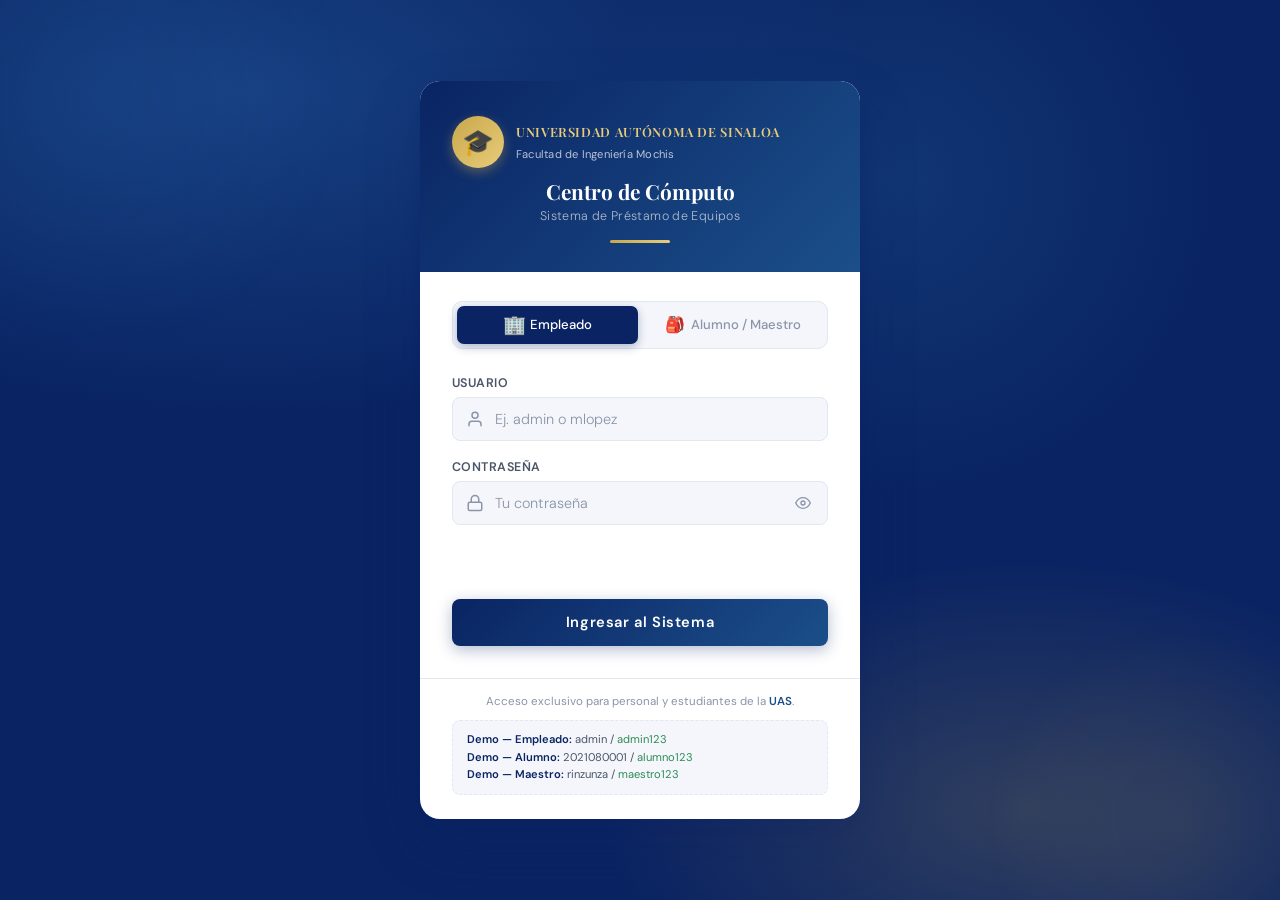
==== index.html @ b7c156c4 "Initial commit" ====
<!DOCTYPE html>
<html lang="es">
<head>
  <meta charset="UTF-8" />
  <meta name="viewport" content="width=device-width, initial-scale=1.0" />
  <meta name="description" content="Sistema de Préstamo de Equipos — Facultad de Ingeniería Mochis, UAS" />
  <title>Acceso al Sistema | UAS — Préstamo de Equipos</title>

  <!-- Fuentes Google -->
  <link rel="preconnect" href="https://fonts.googleapis.com" />
  <link rel="preconnect" href="https://fonts.gstatic.com" crossorigin />
  <link href="https://fonts.googleapis.com/css2?family=DM+Sans:wght@300;400;500;600&family=Playfair+Display:wght@600;700&display=swap" rel="stylesheet" />

  <link rel="stylesheet" href="style.css" />
</head>
<body>

  <!-- ════════════════════════════════════════════════════════
       TARJETA DE LOGIN
  ═════════════════════════════════════════════════════════ -->
  <div class="login-card" role="main" aria-label="Formulario de inicio de sesión">

    <!-- ── Cabecera institucional ──────────────────────────── -->
    <header class="card-header">
      <div class="logo-wrapper">
        <div class="logo-escudo" role="img" aria-label="Escudo UAS">🎓</div>
        <div class="logo-text">
          <span class="universidad">Universidad Autónoma de Sinaloa</span>
          <span class="facultad">Facultad de Ingeniería Mochis</span>
        </div>
      </div>
      <h1>Centro de Cómputo</h1>
      <p>Sistema de Préstamo de Equipos</p>
    </header>

    <!-- ── Cuerpo del formulario ───────────────────────────── -->
    <div class="card-body">

      <!-- Toggle de rol -->
      <div class="rol-switcher" role="group" aria-label="Seleccionar rol de acceso">
        <button
          id="toggle-empleado"
          class="rol-btn active"
          type="button"
          aria-pressed="true"
          title="Acceder como Empleado">
          <span class="icono" aria-hidden="true">🏢</span>
          Empleado
        </button>
        <button
          id="toggle-alumno"
          class="rol-btn"
          type="button"
          aria-pressed="false"
          title="Acceder como Alumno o Maestro">
          <span class="icono" aria-hidden="true">🎒</span>
          Alumno / Maestro
        </button>
      </div>

      <!-- Campo: Usuario / Matrícula -->
      <div class="campo-grupo">
        <label for="input-usuario" id="label-usuario">Usuario</label>
        <div class="input-wrapper">
          <span class="input-icono" aria-hidden="true">
            <!-- Ícono persona -->
            <svg xmlns="http://www.w3.org/2000/svg" viewBox="0 0 24 24"
                 fill="none" stroke="currentColor" stroke-width="2"
                 stroke-linecap="round" stroke-linejoin="round">
              <path d="M20 21v-2a4 4 0 0 0-4-4H8a4 4 0 0 0-4 4v2"/>
              <circle cx="12" cy="7" r="4"/>
            </svg>
          </span>
          <input
            type="text"
            id="input-usuario"
            name="usuario"
            placeholder="Ej. admin o mlopez"
            autocomplete="username"
            spellcheck="false"
            autocapitalize="none"
            aria-required="true"
            aria-describedby="error-msg" />
        </div>
      </div>

      <!-- Campo: Contraseña -->
      <div class="campo-grupo">
        <label for="input-password">Contraseña</label>
        <div class="input-wrapper">
          <span class="input-icono" aria-hidden="true">
            <!-- Ícono candado -->
            <svg xmlns="http://www.w3.org/2000/svg" viewBox="0 0 24 24"
                 fill="none" stroke="currentColor" stroke-width="2"
                 stroke-linecap="round" stroke-linejoin="round">
              <rect x="3" y="11" width="18" height="11" rx="2" ry="2"/>
              <path d="M7 11V7a5 5 0 0 1 10 0v4"/>
            </svg>
          </span>
          <input
            type="password"
            id="input-password"
            name="password"
            placeholder="Tu contraseña"
            class="has-right-icon"
            autocomplete="current-password"
            aria-required="true"
            aria-describedby="error-msg" />
          <!-- Botón mostrar/ocultar -->
          <button
            type="button"
            id="btn-show-pass"
            class="btn-show-pass"
            aria-label="Mostrar contraseña"
            title="Mostrar / ocultar contraseña">
            <!-- Ícono ojo -->
            <svg xmlns="http://www.w3.org/2000/svg" viewBox="0 0 24 24"
                 fill="none" stroke="currentColor" stroke-width="2"
                 stroke-linecap="round" stroke-linejoin="round">
              <path d="M1 12s4-8 11-8 11 8 11 8-4 8-11 8-11-8-11-8z"/>
              <circle cx="12" cy="12" r="3"/>
            </svg>
          </button>
        </div>
      </div>

      <!-- Mensaje de error -->
      <div
        id="error-msg"
        class="error-msg"
        role="alert"
        aria-live="assertive"
        aria-atomic="true">
      </div>

      <!-- Botón de acceso -->
      <button
        type="button"
        id="btn-login"
        class="btn-login"
        aria-label="Iniciar sesión">
        <span id="login-spinner" class="spinner" aria-hidden="true"></span>
        <span class="btn-text">Ingresar al Sistema</span>
      </button>

    </div><!-- /card-body -->

    <!-- ── Pie con credenciales demo ─────────────────────── -->
    <footer class="card-footer">
      <p>Acceso exclusivo para personal y estudiantes de la <strong>UAS</strong>.</p>

      <!-- ⚠️ Eliminar este bloque en producción ⚠️ -->
      <div class="demo-info" aria-label="Credenciales de demostración">
        <p>
          <strong>Demo — Empleado:</strong> admin / <em>admin123</em><br/>
          <strong>Demo — Alumno:</strong> 2021080001 / <em>alumno123</em><br/>
          <strong>Demo — Maestro:</strong> rinzunza / <em>maestro123</em>
        </p>
      </div>
    </footer>

  </div><!-- /login-card -->

  <!-- ════════════════════════════════════════════════════════
       SCRIPTS  (orden importante: DB → AUTH)
  ═════════════════════════════════════════════════════════ -->
  <script src="database.js"></script>
  <script src="auth.js"></script>

</body>
</html>
---- style.css ----
/* ============================================================
   STYLE.CSS — Sistema de Préstamo de Equipos | UAS FIM
   ============================================================
   Colores institucionales UAS:
     Azul marino principal : #0A2463
     Azul medio            : #1B4F8A
     Verde/Dorado acento   : #C9A84C  (dorado UAS)
     Verde esmeralda       : #2E8B57  (acento secundario)
     Blanco / Off-white    : #F8F9FC
     Texto oscuro          : #1A1E2E
   ============================================================ */

/* ─── Reset y variables ───────────────────────────────────── */
*, *::before, *::after {
  box-sizing: border-box;
  margin: 0;
  padding: 0;
}

:root {
  --azul-oscuro:   #0A2463;
  --azul-medio:    #1B4F8A;
  --azul-claro:    #2D72B8;
  --dorado:        #C9A84C;
  --dorado-suave:  #E8CC7A;
  --verde:         #2E8B57;
  --blanco:        #FFFFFF;
  --off-white:     #F4F6FB;
  --gris-claro:    #E2E8F0;
  --gris-medio:    #8A95A8;
  --texto-oscuro:  #1A1E2E;
  --texto-medio:   #4A5568;
  --error:         #E53E3E;
  --error-bg:      #FFF5F5;
  --sombra-card:   0 24px 60px rgba(10, 36, 99, 0.18),
                   0  8px 20px rgba(10, 36, 99, 0.10);
  --radio:         14px;
  --radio-sm:       8px;
  --transicion:    0.25s cubic-bezier(0.4, 0, 0.2, 1);

  /* Fuentes */
  --fuente-display: 'Playfair Display', 'Georgia', serif;
  --fuente-ui:      'DM Sans', 'Segoe UI', system-ui, sans-serif;
}

/* ─── Carga de fuentes Google ─────────────────────────────── */
@import url('https://fonts.googleapis.com/css2?family=DM+Sans:wght@300;400;500;600&family=Playfair+Display:wght@600;700&display=swap');

html, body {
  height: 100%;
  font-family: var(--fuente-ui);
  color: var(--texto-oscuro);
  -webkit-font-smoothing: antialiased;
}

/* ─── Fondo animado ───────────────────────────────────────── */
body {
  display: flex;
  align-items: center;
  justify-content: center;
  min-height: 100vh;
  background-color: var(--azul-oscuro);
  background-image:
    radial-gradient(ellipse 80% 60% at 20% 10%,  rgba(45, 114, 184, 0.35) 0%, transparent 60%),
    radial-gradient(ellipse 60% 50% at 80% 90%,  rgba(201, 168, 76,  0.20) 0%, transparent 55%),
    radial-gradient(ellipse 50% 70% at 70% 20%,  rgba(27,  79,  138, 0.40) 0%, transparent 50%);
  overflow: hidden;
}

/* Figuras geométricas decorativas de fondo */
body::before,
body::after {
  content: '';
  position: fixed;
  border-radius: 50%;
  pointer-events: none;
  animation: flotar 8s ease-in-out infinite alternate;
}

body::before {
  width: 500px; height: 500px;
  background: radial-gradient(circle, rgba(45, 114, 184, 0.12), transparent 70%);
  top: -150px; left: -150px;
}

body::after {
  width: 400px; height: 400px;
  background: radial-gradient(circle, rgba(201, 168, 76, 0.08), transparent 70%);
  bottom: -120px; right: -100px;
  animation-delay: -4s;
}

@keyframes flotar {
  from { transform: translate(0, 0)    scale(1);   }
  to   { transform: translate(20px, 15px) scale(1.05); }
}

/* ─── Tarjeta principal ───────────────────────────────────── */
.login-card {
  position: relative;
  width: 100%;
  max-width: 440px;
  background: var(--blanco);
  border-radius: 20px;
  box-shadow: var(--sombra-card);
  overflow: hidden;
  animation: entradaCard 0.6s cubic-bezier(0.34, 1.56, 0.64, 1) both;
  margin: 1.5rem;
}

@keyframes entradaCard {
  from { opacity: 0; transform: translateY(30px) scale(0.96); }
  to   { opacity: 1; transform: translateY(0)    scale(1);    }
}

/* ─── Cabecera de la tarjeta ──────────────────────────────── */
.card-header {
  background: linear-gradient(135deg, var(--azul-oscuro) 0%, var(--azul-medio) 100%);
  padding: 2.2rem 2rem 1.8rem;
  text-align: center;
  position: relative;
}

/* Línea dorada decorativa */
.card-header::after {
  content: '';
  display: block;
  width: 60px;
  height: 3px;
  background: linear-gradient(90deg, var(--dorado), var(--dorado-suave));
  border-radius: 2px;
  margin: 1rem auto 0;
}

.logo-wrapper {
  display: flex;
  align-items: center;
  justify-content: center;
  gap: 0.75rem;
  margin-bottom: 0.6rem;
}

.logo-escudo {
  width: 52px;
  height: 52px;
  background: linear-gradient(135deg, var(--dorado), var(--dorado-suave));
  border-radius: 50%;
  display: flex;
  align-items: center;
  justify-content: center;
  font-size: 1.6rem;
  box-shadow: 0 4px 12px rgba(201, 168, 76, 0.4);
  flex-shrink: 0;
}

.logo-text {
  text-align: left;
}

.logo-text .universidad {
  font-family: var(--fuente-display);
  font-size: 0.8rem;
  font-weight: 600;
  color: var(--dorado-suave);
  letter-spacing: 0.05em;
  text-transform: uppercase;
  line-height: 1.2;
}

.logo-text .facultad {
  font-size: 0.7rem;
  color: rgba(255,255,255,0.7);
  font-weight: 400;
  letter-spacing: 0.02em;
}

.card-header h1 {
  font-family: var(--fuente-display);
  font-size: 1.3rem;
  font-weight: 700;
  color: var(--blanco);
  line-height: 1.3;
}

.card-header p {
  font-size: 0.78rem;
  color: rgba(255,255,255,0.65);
  margin-top: 0.2rem;
  font-weight: 300;
  letter-spacing: 0.03em;
}

/* ─── Cuerpo del formulario ───────────────────────────────── */
.card-body {
  padding: 1.8rem 2rem 2rem;
}

/* ─── Toggle de roles ─────────────────────────────────────── */
.rol-switcher {
  display: flex;
  background: var(--off-white);
  border-radius: 10px;
  padding: 4px;
  gap: 4px;
  margin-bottom: 1.6rem;
  border: 1px solid var(--gris-claro);
}

.rol-btn {
  flex: 1;
  padding: 0.55rem 0.75rem;
  border: none;
  background: transparent;
  border-radius: 7px;
  font-family: var(--fuente-ui);
  font-size: 0.82rem;
  font-weight: 500;
  color: var(--gris-medio);
  cursor: pointer;
  transition: all var(--transicion);
  display: flex;
  align-items: center;
  justify-content: center;
  gap: 6px;
  white-space: nowrap;
}

.rol-btn .icono {
  font-size: 1rem;
  transition: transform var(--transicion);
}

.rol-btn:hover:not(.active) {
  color: var(--texto-medio);
  background: rgba(10, 36, 99, 0.05);
}

.rol-btn.active {
  background: var(--azul-oscuro);
  color: var(--blanco);
  box-shadow: 0 3px 10px rgba(10, 36, 99, 0.30);
}

.rol-btn.active .icono {
  transform: scale(1.15);
}

/* ─── Grupos de campo ─────────────────────────────────────── */
.campo-grupo {
  margin-bottom: 1.1rem;
}

.campo-grupo label {
  display: block;
  font-size: 0.78rem;
  font-weight: 600;
  color: var(--texto-medio);
  margin-bottom: 0.4rem;
  letter-spacing: 0.04em;
  text-transform: uppercase;
}

.input-wrapper {
  position: relative;
  display: flex;
  align-items: center;
}

.input-icono {
  position: absolute;
  left: 0.9rem;
  color: var(--gris-medio);
  display: flex;
  align-items: center;
  pointer-events: none;
  transition: color var(--transicion);
}

.input-icono svg { width: 18px; height: 18px; }

.campo-grupo input {
  width: 100%;
  padding: 0.75rem 0.9rem 0.75rem 2.6rem;
  border: 1.5px solid var(--gris-claro);
  border-radius: var(--radio-sm);
  font-family: var(--fuente-ui);
  font-size: 0.9rem;
  font-weight: 400;
  color: var(--texto-oscuro);
  background: var(--off-white);
  transition: all var(--transicion);
  outline: none;
}

.campo-grupo input::placeholder {
  color: var(--gris-medio);
  font-weight: 300;
}

.campo-grupo input:focus {
  border-color: var(--azul-claro);
  background: var(--blanco);
  box-shadow: 0 0 0 3px rgba(45, 114, 184, 0.12);
}

.campo-grupo input:focus + .input-icono,
.input-wrapper:focus-within .input-icono {
  color: var(--azul-claro);
}

/* Input con icono a la derecha (contraseña) */
.campo-grupo input.has-right-icon {
  padding-right: 2.6rem;
}

.btn-show-pass {
  position: absolute;
  right: 0.8rem;
  background: none;
  border: none;
  cursor: pointer;
  color: var(--gris-medio);
  display: flex;
  align-items: center;
  padding: 4px;
  border-radius: 4px;
  transition: color var(--transicion);
}

.btn-show-pass:hover { color: var(--azul-medio); }
.btn-show-pass svg   { width: 16px; height: 16px; }

/* Animación de error en input */
@keyframes shake {
  0%, 100% { transform: translateX(0);    }
  20%       { transform: translateX(-6px); }
  40%       { transform: translateX( 6px); }
  60%       { transform: translateX(-4px); }
  80%       { transform: translateX( 4px); }
}

.campo-grupo input.shake {
  animation: shake 0.4s ease;
  border-color: var(--error);
}

/* ─── Mensaje de error ────────────────────────────────────── */
.error-msg {
  display: flex;
  align-items: center;
  gap: 0.5rem;
  background: var(--error-bg);
  border: 1px solid rgba(229, 62, 62, 0.25);
  color: var(--error);
  border-radius: var(--radio-sm);
  padding: 0.6rem 0.85rem;
  font-size: 0.8rem;
  font-weight: 500;
  margin-bottom: 1.1rem;
  opacity: 0;
  transform: translateY(-4px);
  transition: opacity var(--transicion), transform var(--transicion);
  pointer-events: none;
  min-height: 0;
  overflow: hidden;
}

.error-msg.visible {
  opacity: 1;
  transform: translateY(0);
  pointer-events: auto;
}

.error-msg::before {
  content: '⚠';
  font-size: 0.85rem;
  flex-shrink: 0;
}

/* ─── Botón de login ──────────────────────────────────────── */
.btn-login {
  width: 100%;
  padding: 0.85rem 1rem;
  background: linear-gradient(135deg, var(--azul-oscuro), var(--azul-medio));
  color: var(--blanco);
  border: none;
  border-radius: var(--radio-sm);
  font-family: var(--fuente-ui);
  font-size: 0.92rem;
  font-weight: 600;
  letter-spacing: 0.04em;
  cursor: pointer;
  transition: all var(--transicion);
  position: relative;
  overflow: hidden;
  display: flex;
  align-items: center;
  justify-content: center;
  gap: 0.6rem;
  box-shadow: 0 4px 15px rgba(10, 36, 99, 0.30);
}

.btn-login::before {
  content: '';
  position: absolute;
  inset: 0;
  background: linear-gradient(135deg, var(--dorado), var(--dorado-suave));
  opacity: 0;
  transition: opacity var(--transicion);
}

.btn-login:hover:not(:disabled)::before { opacity: 1; }
.btn-login:hover:not(:disabled) {
  box-shadow: 0 6px 20px rgba(10, 36, 99, 0.40);
  transform: translateY(-1px);
}

.btn-login:hover:not(:disabled) .btn-text { color: var(--azul-oscuro); }

.btn-login:active:not(:disabled) {
  transform: translateY(0);
  box-shadow: 0 3px 10px rgba(10, 36, 99, 0.25);
}

.btn-login:disabled {
  cursor: not-allowed;
  opacity: 0.75;
}

.btn-text {
  position: relative;
  z-index: 1;
  transition: color var(--transicion);
}

/* Spinner de carga */
.spinner {
  display: none;
  width: 18px; height: 18px;
  border: 2.5px solid rgba(255,255,255,0.35);
  border-top-color: var(--blanco);
  border-radius: 50%;
  animation: girar 0.7s linear infinite;
  position: relative;
  z-index: 1;
}

@keyframes girar {
  to { transform: rotate(360deg); }
}

/* ─── Pie de la tarjeta ───────────────────────────────────── */
.card-footer {
  padding: 0.9rem 2rem 1.5rem;
  text-align: center;
  border-top: 1px solid var(--gris-claro);
}

.card-footer p {
  font-size: 0.72rem;
  color: var(--gris-medio);
  line-height: 1.5;
}

.card-footer strong {
  color: var(--azul-medio);
  font-weight: 600;
}

/* ─── Credenciales demo (sólo desarrollo) ─────────────────── */
.demo-info {
  margin-top: 0.6rem;
  background: var(--off-white);
  border: 1px dashed var(--gris-claro);
  border-radius: var(--radio-sm);
  padding: 0.6rem 0.9rem;
  text-align: left;
}

.demo-info p {
  font-size: 0.7rem;
  color: var(--texto-medio);
  line-height: 1.6;
  margin: 0;
}

.demo-info strong { color: var(--azul-oscuro); font-weight: 600; }
.demo-info em     { color: var(--verde);       font-style: normal; }

/* ─── Responsive ──────────────────────────────────────────── */
@media (max-width: 480px) {
  .login-card  { margin: 1rem; border-radius: 16px; }
  .card-header { padding: 1.6rem 1.5rem 1.4rem; }
  .card-body   { padding: 1.4rem 1.5rem 1.5rem; }
  .card-footer { padding: 0.8rem 1.5rem 1.2rem; }

  .logo-text .universidad { font-size: 0.72rem; }
  .card-header h1         { font-size: 1.15rem; }
}

/* ─── Accesibilidad: reducir movimiento ───────────────────── */
@media (prefers-reduced-motion: reduce) {
  *, *::before, *::after {
    animation-duration: 0.01ms !important;
    transition-duration: 0.01ms !important;
  }
}
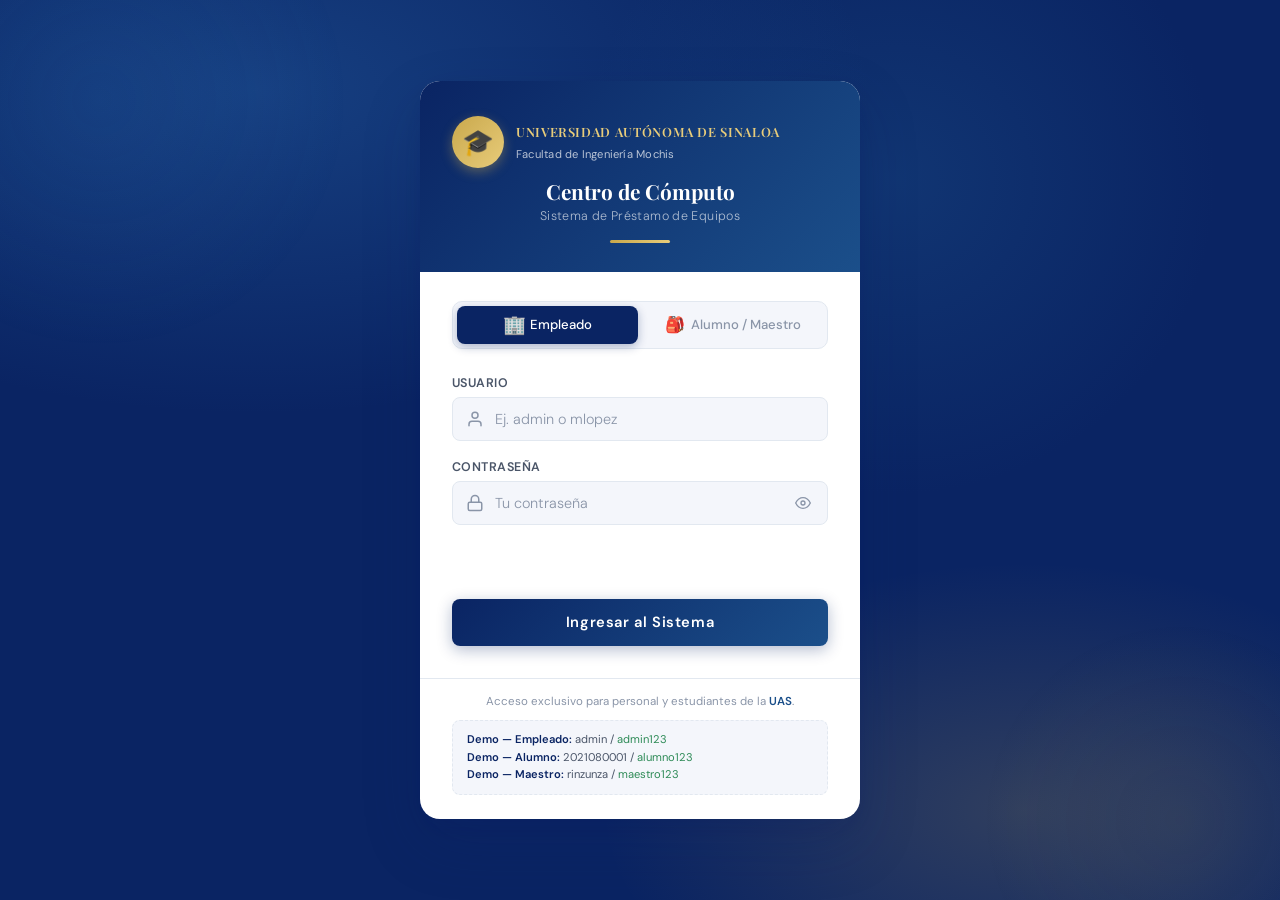
==== commit 74e32ab4: "wp" ====
--- a/index.html
+++ b/index.html
@@ -6,12 +6,14 @@
   <meta name="description" content="Sistema de Préstamo de Equipos — Facultad de Ingeniería Mochis, UAS" />
   <title>Acceso al Sistema | UAS — Préstamo de Equipos</title>
 
-  <!-- Fuentes Google -->
+  <!-- Fuentes Google (cargadas aquí una sola vez; eliminado el @import duplicado en CSS) -->
   <link rel="preconnect" href="https://fonts.googleapis.com" />
   <link rel="preconnect" href="https://fonts.gstatic.com" crossorigin />
   <link href="https://fonts.googleapis.com/css2?family=DM+Sans:wght@300;400;500;600&family=Playfair+Display:wght@600;700&display=swap" rel="stylesheet" />
 
-  <link rel="stylesheet" href="style.css" />
+  <!-- Hojas de estilo -->
+  <link rel="stylesheet" href="css/base.css" />
+  <link rel="stylesheet" href="css/login.css" />
 </head>
 <body>
 
@@ -63,7 +65,6 @@
         <label for="input-usuario" id="label-usuario">Usuario</label>
         <div class="input-wrapper">
           <span class="input-icono" aria-hidden="true">
-            <!-- Ícono persona -->
             <svg xmlns="http://www.w3.org/2000/svg" viewBox="0 0 24 24"
                  fill="none" stroke="currentColor" stroke-width="2"
                  stroke-linecap="round" stroke-linejoin="round">
@@ -89,7 +90,6 @@
         <label for="input-password">Contraseña</label>
         <div class="input-wrapper">
           <span class="input-icono" aria-hidden="true">
-            <!-- Ícono candado -->
             <svg xmlns="http://www.w3.org/2000/svg" viewBox="0 0 24 24"
                  fill="none" stroke="currentColor" stroke-width="2"
                  stroke-linecap="round" stroke-linejoin="round">
@@ -106,14 +106,12 @@
             autocomplete="current-password"
             aria-required="true"
             aria-describedby="error-msg" />
-          <!-- Botón mostrar/ocultar -->
           <button
             type="button"
             id="btn-show-pass"
             class="btn-show-pass"
             aria-label="Mostrar contraseña"
             title="Mostrar / ocultar contraseña">
-            <!-- Ícono ojo -->
             <svg xmlns="http://www.w3.org/2000/svg" viewBox="0 0 24 24"
                  fill="none" stroke="currentColor" stroke-width="2"
                  stroke-linecap="round" stroke-linejoin="round">
@@ -161,11 +159,8 @@
 
   </div><!-- /login-card -->
 
-  <!-- ════════════════════════════════════════════════════════
-       SCRIPTS  (orden importante: DB → AUTH)
-  ═════════════════════════════════════════════════════════ -->
-  <script src="database.js"></script>
-  <script src="auth.js"></script>
+  <script src="js/database.js"></script>
+  <script src="js/auth.js"></script>
 
 </body>
 </html>
--- a/css/base.css
+++ b/css/base.css
@@ -0,0 +1,73 @@
+/* ============================================================
+   BASE.CSS — Variables globales y reset
+   Sistema de Préstamo de Equipos | UAS FIM
+   ============================================================
+   Colores institucionales UAS:
+     Azul marino principal : #0A2463
+     Azul medio            : #1B4F8A
+     Dorado UAS            : #C9A84C
+     Verde esmeralda       : #2E8B57
+     Blanco / Off-white    : #F8F9FC
+     Texto oscuro          : #1A1E2E
+   ============================================================ */
+
+/* ─── Reset ───────────────────────────────────────────────── */
+*, *::before, *::after {
+  box-sizing: border-box;
+  margin: 0;
+  padding: 0;
+}
+
+/* ─── Variables globales ──────────────────────────────────── */
+:root {
+  /* Paleta */
+  --azul-oscuro:   #0A2463;
+  --azul-medio:    #1B4F8A;
+  --azul-claro:    #2D72B8;
+  --dorado:        #C9A84C;
+  --dorado-suave:  #E8CC7A;
+  --verde:         #2E8B57;
+  --blanco:        #FFFFFF;
+  --off-white:     #F4F6FB;
+  --gris-claro:    #E2E8F0;
+  --gris-medio:    #8A95A8;
+  --texto-oscuro:  #1A1E2E;
+  --texto-medio:   #4A5568;
+  --error:         #E53E3E;
+  --error-bg:      #FFF5F5;
+
+  /* Sombras */
+  --sombra-card:   0 24px 60px rgba(10, 36, 99, 0.18),
+                   0  8px 20px rgba(10, 36, 99, 0.10);
+
+  /* Bordes */
+  --radio:         20px;   /* Radio grande — tarjeta principal */
+  --radio-sm:       8px;   /* Radio pequeño — inputs, botones  */
+
+  /* Transición estándar */
+  --transicion:    0.25s cubic-bezier(0.4, 0, 0.2, 1);
+
+  /* Fuentes (cargadas vía <link> en el HTML) */
+  --fuente-display: 'Playfair Display', 'Georgia', serif;
+  --fuente-ui:      'DM Sans', 'Segoe UI', system-ui, sans-serif;
+}
+
+/* ─── Base HTML / body ────────────────────────────────────── */
+html {
+  height: 100%;
+}
+
+body {
+  font-family: var(--fuente-ui);
+  color: var(--texto-oscuro);
+  min-height: 100vh;
+  -webkit-font-smoothing: antialiased;
+}
+
+/* ─── Accesibilidad: reducir movimiento ───────────────────── */
+@media (prefers-reduced-motion: reduce) {
+  *, *::before, *::after {
+    animation-duration: 0.01ms !important;
+    transition-duration: 0.01ms !important;
+  }
+}
--- a/css/login.css
+++ b/css/login.css
@@ -0,0 +1,453 @@
+/* ============================================================
+   LOGIN.CSS — Pantalla de inicio de sesión
+   Sistema de Préstamo de Equipos | UAS FIM
+   ============================================================ */
+
+/* ─── Fondo animado ───────────────────────────────────────── */
+body {
+  display: flex;
+  align-items: center;
+  justify-content: center;
+  background-color: var(--azul-oscuro);
+  background-image:
+    radial-gradient(ellipse 80% 60% at 20% 10%,  rgba(45, 114, 184, 0.35) 0%, transparent 60%),
+    radial-gradient(ellipse 60% 50% at 80% 90%,  rgba(201, 168, 76,  0.20) 0%, transparent 55%),
+    radial-gradient(ellipse 50% 70% at 70% 20%,  rgba(27,  79,  138, 0.40) 0%, transparent 50%);
+  /* FIX: overflow-y: auto en lugar de hidden para evitar
+     que el contenido se corte en pantallas pequeñas / zoom */
+  overflow-y: auto;
+}
+
+/* Figuras geométricas decorativas de fondo */
+body::before,
+body::after {
+  content: '';
+  position: fixed;
+  border-radius: 50%;
+  pointer-events: none;
+  animation: flotar 8s ease-in-out infinite alternate;
+}
+
+body::before {
+  width: 500px; height: 500px;
+  background: radial-gradient(circle, rgba(45, 114, 184, 0.12), transparent 70%);
+  top: -150px; left: -150px;
+}
+
+body::after {
+  width: 400px; height: 400px;
+  background: radial-gradient(circle, rgba(201, 168, 76, 0.08), transparent 70%);
+  bottom: -120px; right: -100px;
+  animation-delay: -4s;
+}
+
+@keyframes flotar {
+  from { transform: translate(0, 0)       scale(1);    }
+  to   { transform: translate(20px, 15px) scale(1.05); }
+}
+
+/* ─── Tarjeta principal ───────────────────────────────────── */
+.login-card {
+  position: relative;
+  width: 100%;
+  max-width: 440px;
+  background: var(--blanco);
+  border-radius: var(--radio); /* FIX: usa variable en lugar de 20px hardcodeado */
+  box-shadow: var(--sombra-card);
+  overflow: hidden;
+  animation: entradaCard 0.6s cubic-bezier(0.34, 1.56, 0.64, 1) both;
+  margin: 1.5rem;
+}
+
+@keyframes entradaCard {
+  from { opacity: 0; transform: translateY(30px) scale(0.96); }
+  to   { opacity: 1; transform: translateY(0)    scale(1);    }
+}
+
+/* ─── Cabecera de la tarjeta ──────────────────────────────── */
+.card-header {
+  background: linear-gradient(135deg, var(--azul-oscuro) 0%, var(--azul-medio) 100%);
+  padding: 2.2rem 2rem 1.8rem;
+  text-align: center;
+  position: relative;
+}
+
+/* Línea dorada decorativa */
+.card-header::after {
+  content: '';
+  display: block;
+  width: 60px;
+  height: 3px;
+  background: linear-gradient(90deg, var(--dorado), var(--dorado-suave));
+  border-radius: 2px;
+  margin: 1rem auto 0;
+}
+
+.logo-wrapper {
+  display: flex;
+  align-items: center;
+  justify-content: center;
+  gap: 0.75rem;
+  margin-bottom: 0.6rem;
+}
+
+.logo-escudo {
+  width: 52px;
+  height: 52px;
+  background: linear-gradient(135deg, var(--dorado), var(--dorado-suave));
+  border-radius: 50%;
+  display: flex;
+  align-items: center;
+  justify-content: center;
+  font-size: 1.6rem;
+  box-shadow: 0 4px 12px rgba(201, 168, 76, 0.4);
+  flex-shrink: 0;
+}
+
+.logo-text {
+  text-align: left;
+}
+
+.logo-text .universidad {
+  font-family: var(--fuente-display);
+  font-size: 0.8rem;
+  font-weight: 600;
+  color: var(--dorado-suave);
+  letter-spacing: 0.05em;
+  text-transform: uppercase;
+  line-height: 1.2;
+}
+
+.logo-text .facultad {
+  font-size: 0.7rem;
+  color: rgba(255, 255, 255, 0.7);
+  font-weight: 400;
+  letter-spacing: 0.02em;
+}
+
+.card-header h1 {
+  font-family: var(--fuente-display);
+  font-size: 1.3rem;
+  font-weight: 700;
+  color: var(--blanco);
+  line-height: 1.3;
+}
+
+.card-header p {
+  font-size: 0.78rem;
+  color: rgba(255, 255, 255, 0.65);
+  margin-top: 0.2rem;
+  font-weight: 300;
+  letter-spacing: 0.03em;
+}
+
+/* ─── Cuerpo del formulario ───────────────────────────────── */
+.card-body {
+  padding: 1.8rem 2rem 2rem;
+}
+
+/* ─── Toggle de roles ─────────────────────────────────────── */
+.rol-switcher {
+  display: flex;
+  background: var(--off-white);
+  border-radius: 10px;
+  padding: 4px;
+  gap: 4px;
+  margin-bottom: 1.6rem;
+  border: 1px solid var(--gris-claro);
+}
+
+.rol-btn {
+  flex: 1;
+  padding: 0.55rem 0.75rem;
+  border: none;
+  background: transparent;
+  border-radius: var(--radio-sm);
+  font-family: var(--fuente-ui);
+  font-size: 0.82rem;
+  font-weight: 500;
+  color: var(--gris-medio);
+  cursor: pointer;
+  transition: all var(--transicion);
+  display: flex;
+  align-items: center;
+  justify-content: center;
+  gap: 6px;
+  white-space: nowrap;
+}
+
+.rol-btn .icono {
+  font-size: 1rem;
+  transition: transform var(--transicion);
+}
+
+.rol-btn:hover:not(.active) {
+  color: var(--texto-medio);
+  background: rgba(10, 36, 99, 0.05);
+}
+
+.rol-btn.active {
+  background: var(--azul-oscuro);
+  color: var(--blanco);
+  box-shadow: 0 3px 10px rgba(10, 36, 99, 0.30);
+}
+
+.rol-btn.active .icono {
+  transform: scale(1.15);
+}
+
+/* ─── Grupos de campo ─────────────────────────────────────── */
+.campo-grupo {
+  margin-bottom: 1.1rem;
+}
+
+.campo-grupo label {
+  display: block;
+  font-size: 0.78rem;
+  font-weight: 600;
+  color: var(--texto-medio);
+  margin-bottom: 0.4rem;
+  letter-spacing: 0.04em;
+  text-transform: uppercase;
+}
+
+.input-wrapper {
+  position: relative;
+  display: flex;
+  align-items: center;
+}
+
+.input-icono {
+  position: absolute;
+  left: 0.9rem;
+  color: var(--gris-medio);
+  display: flex;
+  align-items: center;
+  pointer-events: none;
+  transition: color var(--transicion);
+}
+
+.input-icono svg { width: 18px; height: 18px; }
+
+.campo-grupo input {
+  width: 100%;
+  padding: 0.75rem 0.9rem 0.75rem 2.6rem;
+  border: 1.5px solid var(--gris-claro);
+  border-radius: var(--radio-sm);
+  font-family: var(--fuente-ui);
+  font-size: 0.9rem;
+  font-weight: 400;
+  color: var(--texto-oscuro);
+  background: var(--off-white);
+  transition: all var(--transicion);
+  outline: none;
+}
+
+.campo-grupo input::placeholder {
+  color: var(--gris-medio);
+  font-weight: 300;
+}
+
+.campo-grupo input:focus {
+  border-color: var(--azul-claro);
+  background: var(--blanco);
+  box-shadow: 0 0 0 3px rgba(45, 114, 184, 0.12);
+}
+
+/* FIX: eliminado el selector incorrecto
+   ".campo-grupo input:focus + .input-icono" que nunca
+   aplicaba porque .input-icono está ANTES del <input> en el DOM.
+   Solo se conserva :focus-within que sí funciona correctamente. */
+.input-wrapper:focus-within .input-icono {
+  color: var(--azul-claro);
+}
+
+/* Input con icono a la derecha (contraseña) */
+.campo-grupo input.has-right-icon {
+  padding-right: 2.6rem;
+}
+
+.btn-show-pass {
+  position: absolute;
+  right: 0.8rem;
+  background: none;
+  border: none;
+  cursor: pointer;
+  color: var(--gris-medio);
+  display: flex;
+  align-items: center;
+  padding: 4px;
+  border-radius: 4px;
+  transition: color var(--transicion);
+}
+
+.btn-show-pass:hover { color: var(--azul-medio); }
+.btn-show-pass svg   { width: 16px; height: 16px; }
+
+/* Animación de error en input */
+@keyframes shake {
+  0%, 100% { transform: translateX(0);    }
+  20%       { transform: translateX(-6px); }
+  40%       { transform: translateX( 6px); }
+  60%       { transform: translateX(-4px); }
+  80%       { transform: translateX( 4px); }
+}
+
+.campo-grupo input.shake {
+  animation: shake 0.4s ease;
+  border-color: var(--error);
+}
+
+/* ─── Mensaje de error ────────────────────────────────────── */
+.error-msg {
+  display: flex;
+  align-items: center;
+  gap: 0.5rem;
+  background: var(--error-bg);
+  border: 1px solid rgba(229, 62, 62, 0.25);
+  color: var(--error);
+  border-radius: var(--radio-sm);
+  padding: 0.6rem 0.85rem;
+  font-size: 0.8rem;
+  font-weight: 500;
+  margin-bottom: 1.1rem;
+  opacity: 0;
+  transform: translateY(-4px);
+  transition: opacity var(--transicion), transform var(--transicion);
+  pointer-events: none;
+  min-height: 0;
+  overflow: hidden;
+}
+
+.error-msg.visible {
+  opacity: 1;
+  transform: translateY(0);
+  pointer-events: auto;
+}
+
+.error-msg::before {
+  content: '⚠';
+  font-size: 0.85rem;
+  flex-shrink: 0;
+}
+
+/* ─── Botón de login ──────────────────────────────────────── */
+.btn-login {
+  width: 100%;
+  padding: 0.85rem 1rem;
+  background: linear-gradient(135deg, var(--azul-oscuro), var(--azul-medio));
+  color: var(--blanco);
+  border: none;
+  border-radius: var(--radio-sm);
+  font-family: var(--fuente-ui);
+  font-size: 0.92rem;
+  font-weight: 600;
+  letter-spacing: 0.04em;
+  cursor: pointer;
+  transition: all var(--transicion);
+  position: relative;
+  overflow: hidden;
+  display: flex;
+  align-items: center;
+  justify-content: center;
+  gap: 0.6rem;
+  box-shadow: 0 4px 15px rgba(10, 36, 99, 0.30);
+}
+
+.btn-login::before {
+  content: '';
+  position: absolute;
+  inset: 0;
+  background: linear-gradient(135deg, var(--dorado), var(--dorado-suave));
+  opacity: 0;
+  transition: opacity var(--transicion);
+}
+
+.btn-login:hover:not(:disabled)::before { opacity: 1; }
+.btn-login:hover:not(:disabled) {
+  box-shadow: 0 6px 20px rgba(10, 36, 99, 0.40);
+  transform: translateY(-1px);
+}
+
+.btn-login:hover:not(:disabled) .btn-text { color: var(--azul-oscuro); }
+
+.btn-login:active:not(:disabled) {
+  transform: translateY(0);
+  box-shadow: 0 3px 10px rgba(10, 36, 99, 0.25);
+}
+
+.btn-login:disabled {
+  cursor: not-allowed;
+  opacity: 0.75;
+}
+
+.btn-text {
+  position: relative;
+  z-index: 1;
+  transition: color var(--transicion);
+}
+
+/* Spinner de carga */
+.spinner {
+  display: none;
+  width: 18px; height: 18px;
+  border: 2.5px solid rgba(255, 255, 255, 0.35);
+  border-top-color: var(--blanco);
+  border-radius: 50%;
+  animation: girar 0.7s linear infinite;
+  position: relative;
+  z-index: 1;
+}
+
+@keyframes girar {
+  to { transform: rotate(360deg); }
+}
+
+/* ─── Pie de la tarjeta ───────────────────────────────────── */
+.card-footer {
+  padding: 0.9rem 2rem 1.5rem;
+  text-align: center;
+  border-top: 1px solid var(--gris-claro);
+}
+
+.card-footer p {
+  font-size: 0.72rem;
+  color: var(--gris-medio);
+  line-height: 1.5;
+}
+
+.card-footer strong {
+  color: var(--azul-medio);
+  font-weight: 600;
+}
+
+/* ─── Credenciales demo (sólo desarrollo) ─────────────────── */
+.demo-info {
+  margin-top: 0.6rem;
+  background: var(--off-white);
+  border: 1px dashed var(--gris-claro);
+  border-radius: var(--radio-sm);
+  padding: 0.6rem 0.9rem;
+  text-align: left;
+}
+
+.demo-info p {
+  font-size: 0.7rem;
+  color: var(--texto-medio);
+  line-height: 1.6;
+  margin: 0;
+}
+
+.demo-info strong { color: var(--azul-oscuro); font-weight: 600; }
+.demo-info em     { color: var(--verde);       font-style: normal; }
+
+/* ─── Responsive ──────────────────────────────────────────── */
+@media (max-width: 480px) {
+  .login-card  { margin: 1rem; border-radius: 16px; }
+  .card-header { padding: 1.6rem 1.5rem 1.4rem; }
+  .card-body   { padding: 1.4rem 1.5rem 1.5rem; }
+  .card-footer { padding: 0.8rem 1.5rem 1.2rem; }
+
+  .logo-text .universidad { font-size: 0.72rem; }
+  .card-header h1         { font-size: 1.15rem; }
+}
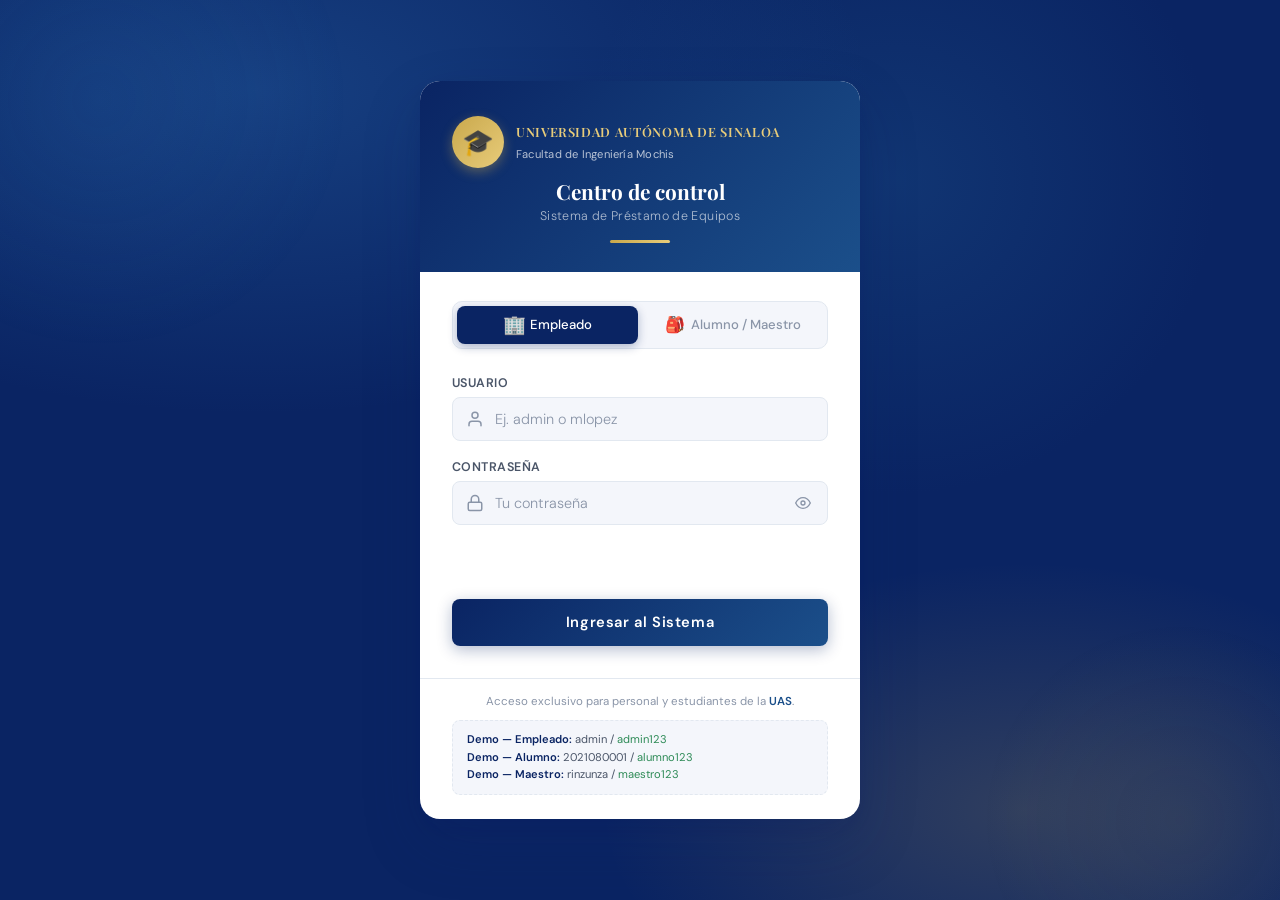
==== commit 9c6dd606: "wp" ====
--- a/index.html
+++ b/index.html
@@ -1,166 +1,204 @@
-<!DOCTYPE html>
+<!doctype html>
 <html lang="es">
-<head>
-  <meta charset="UTF-8" />
-  <meta name="viewport" content="width=device-width, initial-scale=1.0" />
-  <meta name="description" content="Sistema de Préstamo de Equipos — Facultad de Ingeniería Mochis, UAS" />
-  <title>Acceso al Sistema | UAS — Préstamo de Equipos</title>
-
-  <!-- Fuentes Google (cargadas aquí una sola vez; eliminado el @import duplicado en CSS) -->
-  <link rel="preconnect" href="https://fonts.googleapis.com" />
-  <link rel="preconnect" href="https://fonts.gstatic.com" crossorigin />
-  <link href="https://fonts.googleapis.com/css2?family=DM+Sans:wght@300;400;500;600&family=Playfair+Display:wght@600;700&display=swap" rel="stylesheet" />
-
-  <!-- Hojas de estilo -->
-  <link rel="stylesheet" href="css/base.css" />
-  <link rel="stylesheet" href="css/login.css" />
-</head>
-<body>
-
-  <!-- ════════════════════════════════════════════════════════
+  <head>
+    <meta charset="UTF-8" />
+    <meta name="viewport" content="width=device-width, initial-scale=1.0" />
+    <meta
+      name="description"
+      content="Sistema de Préstamo de Equipos — Facultad de Ingeniería Mochis, UAS"
+    />
+    <title>Acceso al Sistema | UAS — Préstamo de Equipos</title>
+
+    <!-- Fuentes Google (cargadas aquí una sola vez; eliminado el @import duplicado en CSS) -->
+    <link rel="preconnect" href="https://fonts.googleapis.com" />
+    <link rel="preconnect" href="https://fonts.gstatic.com" crossorigin />
+    <link
+      href="https://fonts.googleapis.com/css2?family=DM+Sans:wght@300;400;500;600&family=Playfair+Display:wght@600;700&display=swap"
+      rel="stylesheet"
+    />
+
+    <!-- Hojas de estilo -->
+    <link rel="stylesheet" href="css/base.css" />
+    <link rel="stylesheet" href="css/login.css" />
+  </head>
+  <body>
+    <!-- ════════════════════════════════════════════════════════
        TARJETA DE LOGIN
   ═════════════════════════════════════════════════════════ -->
-  <div class="login-card" role="main" aria-label="Formulario de inicio de sesión">
-
-    <!-- ── Cabecera institucional ──────────────────────────── -->
-    <header class="card-header">
-      <div class="logo-wrapper">
-        <div class="logo-escudo" role="img" aria-label="Escudo UAS">🎓</div>
-        <div class="logo-text">
-          <span class="universidad">Universidad Autónoma de Sinaloa</span>
-          <span class="facultad">Facultad de Ingeniería Mochis</span>
-        </div>
-      </div>
-      <h1>Centro de Cómputo</h1>
-      <p>Sistema de Préstamo de Equipos</p>
-    </header>
-
-    <!-- ── Cuerpo del formulario ───────────────────────────── -->
-    <div class="card-body">
-
-      <!-- Toggle de rol -->
-      <div class="rol-switcher" role="group" aria-label="Seleccionar rol de acceso">
+    <div
+      class="login-card"
+      role="main"
+      aria-label="Formulario de inicio de sesión"
+    >
+      <!-- ── Cabecera institucional ──────────────────────────── -->
+      <header class="card-header">
+        <div class="logo-wrapper">
+          <div class="logo-escudo" role="img" aria-label="Escudo UAS">🎓</div>
+          <div class="logo-text">
+            <span class="universidad">Universidad Autónoma de Sinaloa</span>
+            <span class="facultad">Facultad de Ingeniería Mochis</span>
+          </div>
+        </div>
+        <h1>Centro de control</h1>
+        <p>Sistema de Préstamo de Equipos</p>
+      </header>
+
+      <!-- ── Cuerpo del formulario ───────────────────────────── -->
+      <div class="card-body">
+        <!-- Toggle de rol -->
+        <div
+          class="rol-switcher"
+          role="group"
+          aria-label="Seleccionar rol de acceso"
+        >
+          <button
+            id="toggle-empleado"
+            class="rol-btn active"
+            type="button"
+            aria-pressed="true"
+            title="Acceder como Empleado"
+          >
+            <span class="icono" aria-hidden="true">🏢</span>
+            Empleado
+          </button>
+          <button
+            id="toggle-alumno"
+            class="rol-btn"
+            type="button"
+            aria-pressed="false"
+            title="Acceder como Alumno o Maestro"
+          >
+            <span class="icono" aria-hidden="true">🎒</span>
+            Alumno / Maestro
+          </button>
+        </div>
+
+        <!-- Campo: Usuario / Matrícula -->
+        <div class="campo-grupo">
+          <label for="input-usuario" id="label-usuario">Usuario</label>
+          <div class="input-wrapper">
+            <span class="input-icono" aria-hidden="true">
+              <svg
+                xmlns="http://www.w3.org/2000/svg"
+                viewBox="0 0 24 24"
+                fill="none"
+                stroke="currentColor"
+                stroke-width="2"
+                stroke-linecap="round"
+                stroke-linejoin="round"
+              >
+                <path d="M20 21v-2a4 4 0 0 0-4-4H8a4 4 0 0 0-4 4v2" />
+                <circle cx="12" cy="7" r="4" />
+              </svg>
+            </span>
+            <input
+              type="text"
+              id="input-usuario"
+              name="usuario"
+              placeholder="Ej. admin o mlopez"
+              autocomplete="username"
+              spellcheck="false"
+              autocapitalize="none"
+              aria-required="true"
+              aria-describedby="error-msg"
+            />
+          </div>
+        </div>
+
+        <!-- Campo: Contraseña -->
+        <div class="campo-grupo">
+          <label for="input-password">Contraseña</label>
+          <div class="input-wrapper">
+            <span class="input-icono" aria-hidden="true">
+              <svg
+                xmlns="http://www.w3.org/2000/svg"
+                viewBox="0 0 24 24"
+                fill="none"
+                stroke="currentColor"
+                stroke-width="2"
+                stroke-linecap="round"
+                stroke-linejoin="round"
+              >
+                <rect x="3" y="11" width="18" height="11" rx="2" ry="2" />
+                <path d="M7 11V7a5 5 0 0 1 10 0v4" />
+              </svg>
+            </span>
+            <input
+              type="password"
+              id="input-password"
+              name="password"
+              placeholder="Tu contraseña"
+              class="has-right-icon"
+              autocomplete="current-password"
+              aria-required="true"
+              aria-describedby="error-msg"
+            />
+            <button
+              type="button"
+              id="btn-show-pass"
+              class="btn-show-pass"
+              aria-label="Mostrar contraseña"
+              title="Mostrar / ocultar contraseña"
+            >
+              <svg
+                xmlns="http://www.w3.org/2000/svg"
+                viewBox="0 0 24 24"
+                fill="none"
+                stroke="currentColor"
+                stroke-width="2"
+                stroke-linecap="round"
+                stroke-linejoin="round"
+              >
+                <path d="M1 12s4-8 11-8 11 8 11 8-4 8-11 8-11-8-11-8z" />
+                <circle cx="12" cy="12" r="3" />
+              </svg>
+            </button>
+          </div>
+        </div>
+
+        <!-- Mensaje de error -->
+        <div
+          id="error-msg"
+          class="error-msg"
+          role="alert"
+          aria-live="assertive"
+          aria-atomic="true"
+        ></div>
+
+        <!-- Botón de acceso -->
         <button
-          id="toggle-empleado"
-          class="rol-btn active"
           type="button"
-          aria-pressed="true"
-          title="Acceder como Empleado">
-          <span class="icono" aria-hidden="true">🏢</span>
-          Empleado
-        </button>
-        <button
-          id="toggle-alumno"
-          class="rol-btn"
-          type="button"
-          aria-pressed="false"
-          title="Acceder como Alumno o Maestro">
-          <span class="icono" aria-hidden="true">🎒</span>
-          Alumno / Maestro
+          id="btn-login"
+          class="btn-login"
+          aria-label="Iniciar sesión"
+        >
+          <span id="login-spinner" class="spinner" aria-hidden="true"></span>
+          <span class="btn-text">Ingresar al Sistema</span>
         </button>
       </div>
-
-      <!-- Campo: Usuario / Matrícula -->
-      <div class="campo-grupo">
-        <label for="input-usuario" id="label-usuario">Usuario</label>
-        <div class="input-wrapper">
-          <span class="input-icono" aria-hidden="true">
-            <svg xmlns="http://www.w3.org/2000/svg" viewBox="0 0 24 24"
-                 fill="none" stroke="currentColor" stroke-width="2"
-                 stroke-linecap="round" stroke-linejoin="round">
-              <path d="M20 21v-2a4 4 0 0 0-4-4H8a4 4 0 0 0-4 4v2"/>
-              <circle cx="12" cy="7" r="4"/>
-            </svg>
-          </span>
-          <input
-            type="text"
-            id="input-usuario"
-            name="usuario"
-            placeholder="Ej. admin o mlopez"
-            autocomplete="username"
-            spellcheck="false"
-            autocapitalize="none"
-            aria-required="true"
-            aria-describedby="error-msg" />
-        </div>
-      </div>
-
-      <!-- Campo: Contraseña -->
-      <div class="campo-grupo">
-        <label for="input-password">Contraseña</label>
-        <div class="input-wrapper">
-          <span class="input-icono" aria-hidden="true">
-            <svg xmlns="http://www.w3.org/2000/svg" viewBox="0 0 24 24"
-                 fill="none" stroke="currentColor" stroke-width="2"
-                 stroke-linecap="round" stroke-linejoin="round">
-              <rect x="3" y="11" width="18" height="11" rx="2" ry="2"/>
-              <path d="M7 11V7a5 5 0 0 1 10 0v4"/>
-            </svg>
-          </span>
-          <input
-            type="password"
-            id="input-password"
-            name="password"
-            placeholder="Tu contraseña"
-            class="has-right-icon"
-            autocomplete="current-password"
-            aria-required="true"
-            aria-describedby="error-msg" />
-          <button
-            type="button"
-            id="btn-show-pass"
-            class="btn-show-pass"
-            aria-label="Mostrar contraseña"
-            title="Mostrar / ocultar contraseña">
-            <svg xmlns="http://www.w3.org/2000/svg" viewBox="0 0 24 24"
-                 fill="none" stroke="currentColor" stroke-width="2"
-                 stroke-linecap="round" stroke-linejoin="round">
-              <path d="M1 12s4-8 11-8 11 8 11 8-4 8-11 8-11-8-11-8z"/>
-              <circle cx="12" cy="12" r="3"/>
-            </svg>
-          </button>
-        </div>
-      </div>
-
-      <!-- Mensaje de error -->
-      <div
-        id="error-msg"
-        class="error-msg"
-        role="alert"
-        aria-live="assertive"
-        aria-atomic="true">
-      </div>
-
-      <!-- Botón de acceso -->
-      <button
-        type="button"
-        id="btn-login"
-        class="btn-login"
-        aria-label="Iniciar sesión">
-        <span id="login-spinner" class="spinner" aria-hidden="true"></span>
-        <span class="btn-text">Ingresar al Sistema</span>
-      </button>
-
-    </div><!-- /card-body -->
-
-    <!-- ── Pie con credenciales demo ─────────────────────── -->
-    <footer class="card-footer">
-      <p>Acceso exclusivo para personal y estudiantes de la <strong>UAS</strong>.</p>
-
-      <!-- ⚠️ Eliminar este bloque en producción ⚠️ -->
-      <div class="demo-info" aria-label="Credenciales de demostración">
+      <!-- /card-body -->
+
+      <!-- ── Pie con credenciales demo ─────────────────────── -->
+      <footer class="card-footer">
         <p>
-          <strong>Demo — Empleado:</strong> admin / <em>admin123</em><br/>
-          <strong>Demo — Alumno:</strong> 2021080001 / <em>alumno123</em><br/>
-          <strong>Demo — Maestro:</strong> rinzunza / <em>maestro123</em>
+          Acceso exclusivo para personal y estudiantes de la
+          <strong>UAS</strong>.
         </p>
-      </div>
-    </footer>
-
-  </div><!-- /login-card -->
-
-  <script src="js/database.js"></script>
-  <script src="js/auth.js"></script>
-
-</body>
+
+        <!-- ⚠️ Eliminar este bloque en producción ⚠️ -->
+        <div class="demo-info" aria-label="Credenciales de demostración">
+          <p>
+            <strong>Demo — Empleado:</strong> admin / <em>admin123</em><br />
+            <strong>Demo — Alumno:</strong> 2021080001 / <em>alumno123</em
+            ><br />
+            <strong>Demo — Maestro:</strong> rinzunza / <em>maestro123</em>
+          </p>
+        </div>
+      </footer>
+    </div>
+    <!-- /login-card -->
+
+    <script src="js/database.js"></script>
+    <script src="js/auth.js"></script>
+  </body>
 </html>
